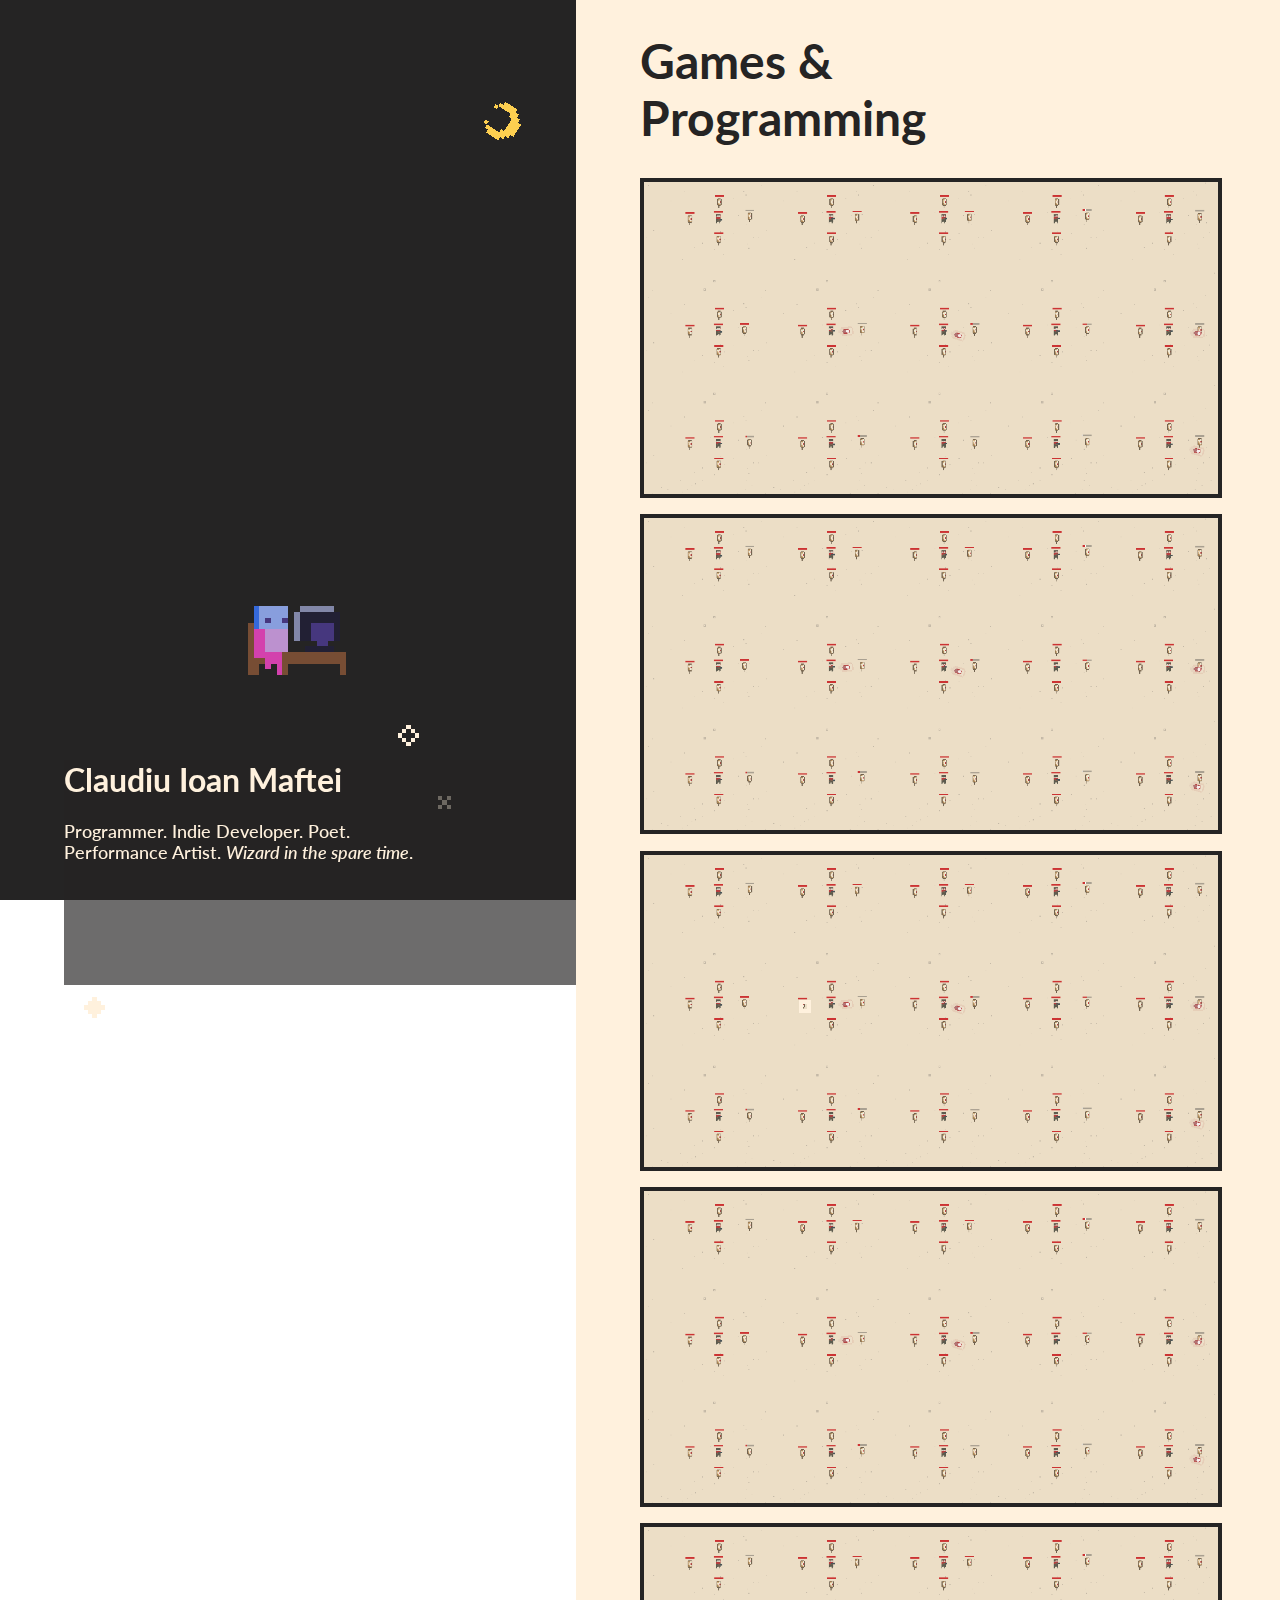
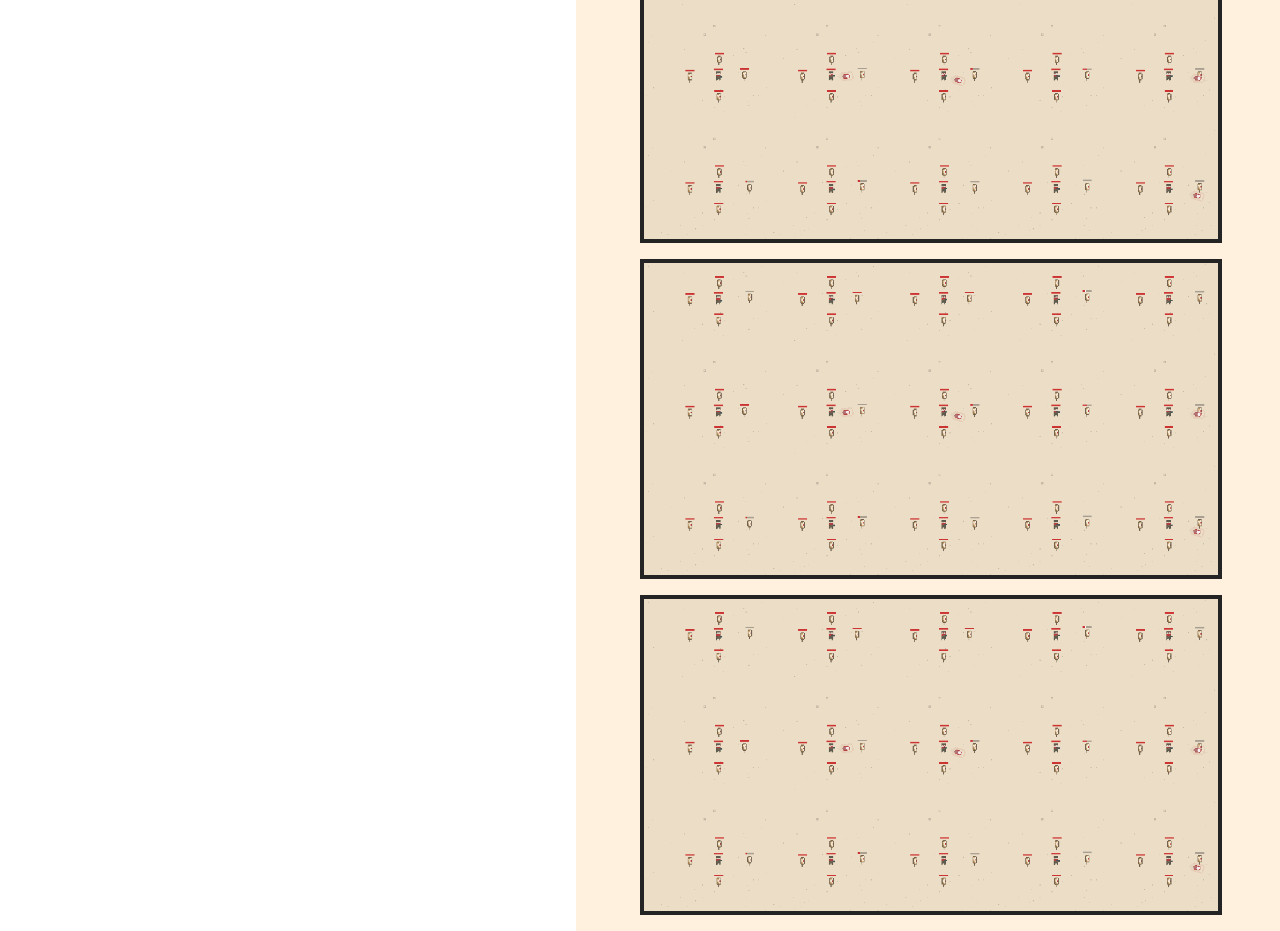
==== index.html @ 115081bd "Listing update" ====
<html>
	<head>
		<meta charset="utf-8">
		<title>Claudiu Ioan Maftei - Portfolio</title>
		<link href="https://fonts.googleapis.com/css2?family=Lato&display=swap" rel="stylesheet">
		<link rel="stylesheet" href="core.css"/>
		<!--icon-->
		<!--preview-->
	</head>
	<body>
		<div class="banner">
			<div class="nightynight">
				<img class="boi" src="img/banner/pc_little_boi.gif" alt="this is me being happy">
				<img class="moon" src="img/banner/moon.png">
				<img class="shimmer1" src="img/banner/shimmer1.png">
				<img class="shimmer2" src="img/banner/shimmer2.png">
				<img class="shimmer3" src="img/banner/shimmer3.png">
				<img class="shimmer4" src="img/banner/shimmer4.png">
				<img class="shimmer5" src="img/banner/shimmer5.png">
				<img class="shimmer6" src="img/banner/shimmer6.png">
				<img class="shimmer7" src="img/banner/shimmer7.png">
				<img class="shimmer8" src="img/banner/shimmer8.png">
			</div>
			<div class="bio">
				<h1>Claudiu Ioan Maftei</h1>
				<!--<p> I code <i>things</i> & write poetry & do performance arts & I'm also a wizard.</p>-->
				<p>Programmer. Indie Developer. Poet. Performance Artist. <i>Wizard in the spare time</i>.</p>
			</div>
		</div>
		<div class="scrollable">
			<div class="listing">
				<h1>Games & Programming</h1>
				<div class="list">
					<div class="list_item">
						<div class="bg" style="background-color: #252424"></div>
						<div class="fg" style="background-image: url('img/listing/fsmga.png')"></div>
					</div>
					<div class="list_item">
						<div class="bg" style="background-color: #252424"></div>
						<div class="fg" style="background-image: url('img/listing/fsmga.png')"></div>
					</div>
					<div class="list_item">
						<div class="bg" style="background-color: #252424"></div>
						<div class="fg" style="background-image: url('img/listing/fsmga.png')"></div>
					</div>
					<div class="list_item">
						<div class="bg" style="background-color: #252424"></div>
						<div class="fg" style="background-image: url('img/listing/fsmga.png')"></div>
					</div><div class="list_item">
						<div class="bg" style="background-color: #252424"></div>
						<div class="fg" style="background-image: url('img/listing/fsmga.png')"></div>
					</div>
					<div class="list_item">
						<div class="bg" style="background-color: #252424"></div>
						<div class="fg" style="background-image: url('img/listing/fsmga.png')"></div>
					</div>
					<div class="list_item">
						<div class="bg" style="background-color: #252424"></div>
						<div class="fg" style="background-image: url('img/listing/fsmga.png')"></div>
					</div>
					
				</div>
			</div>
		</div>
		<!-- Scripts -->
		<script>
			<!--Parallax-->
			document.documentElement.style.setProperty('--mouseX',0.5);
			document.documentElement.style.setProperty('--mouseY',0.5);
			document.documentElement.addEventListener("mousemove", e => {
				let width = document.documentElement.offsetWidth; 
				let height = document.documentElement.offsetHeight;
				document.documentElement.style.setProperty('--mouseX',e.clientX/width);
				document.documentElement.style.setProperty('--mouseY',e.clientY/height);
			});
			function timepassing(tick){
				document.documentElement.style.setProperty('--ticksX',Math.sin(tick));
				document.documentElement.style.setProperty('--ticksY',Math.cos(tick));
				setTimeout(timepassing, 16, tick+0.01);
			}
			timepassing(0)
			<!--Scrolling->
			/*
			addEventListener('scroll', e=> {
				let height = document.documentElement.offsetHeight;				
				let amount = Math.min(Math.max(pageYOffset/(height-window.innerHeight), 0),1);
				document.documentElement.style.setProperty('--scroll',amount);				
			});
			*/
			
		</script
	</body>
</html>

<!--TODOABLE
	parallax only on left side
	scapa on the sides
-->
---- core.css ----
body{	
	margin: 0;
    padding: 0;
    width: 100%;
    font-family: 'Lato', sans-serif;
    overflow-y: scroll
}

.banner{
    position: fixed;
    background: #252424;
    background-size: cover;
    width: 45%;
    height: 100%;
    float: left
}
.banner .nightynight {
	height: 75%;
}

.banner .nightynight .boi {
    position: absolute;
    width: 40%;
	image-rendering: pixelated;
	left: 30%;
    bottom: 25%;
	z-index: 1;
}
.banner .nightynight .moon {
	position: absolute;
	image-rendering: pixelated;
	width: 10%;
	top: calc(5% +  (var(--mouseY) + var(--ticksY) * 0.2 ) * 70px);
	left:calc(75% + (var(--mouseX) + var(--ticksX) * 0.2 ) * 70px);
	transform: rotate( calc(30deg + var(--ticksX) * 5deg ) );
}

.banner .nightynight .shimmer1 {
	position: absolute;
	image-rendering: pixelated;
	width: 5%;
	top: calc(50% + (var(--mouseY) + var(--ticksY) * 0.2 ) * 800px);
	left:calc(55% + (var(--mouseX) + var(--ticksX) * 0.2 ) * 800px);
}
.banner .nightynight .shimmer2 {
	position: absolute;
	image-rendering: pixelated;
	width: 5%;
	top: calc(10% + (var(--mouseY) + var(--ticksY) * 0.2 ) * 1200px);
	left:calc(15% + (var(--mouseX) + var(--ticksX) * 0.2 ) * -600px);
}
.banner .nightynight .shimmer3 {
	position: absolute;
	image-rendering: pixelated;
	width: 5%;
	top: calc(20% + (var(--mouseY) + var(--ticksY) * 0.2 ) * 1200px);
	left:calc(55% + (var(--mouseX) + var(--ticksX) * 0.2 ) * -400px);
}
.banner .nightynight .shimmer4 {
	position: absolute;
	image-rendering: pixelated;
	width: 5%;
	top: calc(-10% + (var(--mouseY) + var(--ticksY) * 0.2 ) * 2000px);
	left:calc(5% + (var(--mouseX) + var(--ticksX) * 0.2 ) * -200px);
}
.banner .nightynight .shimmer5 {
	position: absolute;
	image-rendering: pixelated;
	width: 5%;
	top: calc(70% + (var(--mouseY) + var(--ticksY) * 0.2 ) * -800px);
	left:calc(75% + (var(--mouseX) + var(--ticksX) * 0.2 ) * -800px);
}
.banner .nightynight .shimmer6 {
	position: absolute;
	image-rendering: pixelated;
	width: 5%;
	top: calc(50% + (var(--mouseY) + var(--ticksY) * 0.2 ) * 400px);
	left:calc(-55% + (var(--mouseX) + var(--ticksX) * 0.2 ) * 1200px);
}
.banner .nightynight .shimmer7 {
	position: absolute;
	image-rendering: pixelated;
	width: 5%;
	top: calc(-50% + (var(--mouseY) + var(--ticksY) * 0.2 ) * -1600px);
	left:calc(55% + (var(--mouseX) + var(--ticksX) * 0.2 ) * 300px);
}
.banner .nightynight .shimmer8 {
	position: absolute;
	image-rendering: pixelated;
	width: 5%;
	top: calc(80% + (var(--mouseY) + var(--ticksY) * 0.2 ) * 100px);
	left:calc(85% + (var(--mouseX) + var(--ticksX) * 0.2 ) * -100px);
}

.banner .bio {
	position: relative;
	background: #252424ab;
	background-size: cover;
	height: 25%;
	z-index: 1;
	left: 64px;
	width: calc(100% - 64px);
	bottom: -64px;
	display: block;
}
.banner .bio h1{
	color: #fff1dd;
}
.banner .bio p{
	width: calc(100% - 128px);
	color: #fff1dd;
	font-weight: 500;
    font-size: 1.1em;
}

.scrollable {
    position: relative;
	background: #fff1dd;
	background-size: cover;
    width: 55%;
    float: right;
    overflow: visible;
	z-index: 1;
}
.scrollable .listing{
	position: relative;
	width: calc(55% - 64px);
	left: 64px;
}
.scrollable .listing h1{
	color: #252424;
	font-size: 3em;
}
.scrollable .listing .list .list_item{
	position: relative;
	width: 180%;
    height: 320px;
    margin: 0 5% 5% 0;
    float: left;
    overflow: hidden;
}
.scrollable .listing .list .list_item .bg{
	width: 100%;
	height: 100%;
}
.scrollable .listing .list .list_item .fg{
	position: absolute;
    left: 4px;
    top: 4px;
    width: calc(100% - 8px);
    height: calc(100% - 8px);
    background-size: cover;
    background-position: 50% 50%;
	transition: transform .8s;
}
.scrollable .listing .list .list_item .fg:hover {
  transform: scale(1.1);
}


@media(max-width: 1000px) {
    .banner,.scrollable {
        position:relative;
        width: 100%
    }

    .banner {
        height: 800px
    }
}

//Scripts
:root {
  --mouseX: 0.5;
  --mouseY: 0.5;
  --ticksX: 0;
  --ticksY: 0;
  --scroll: 0;
}
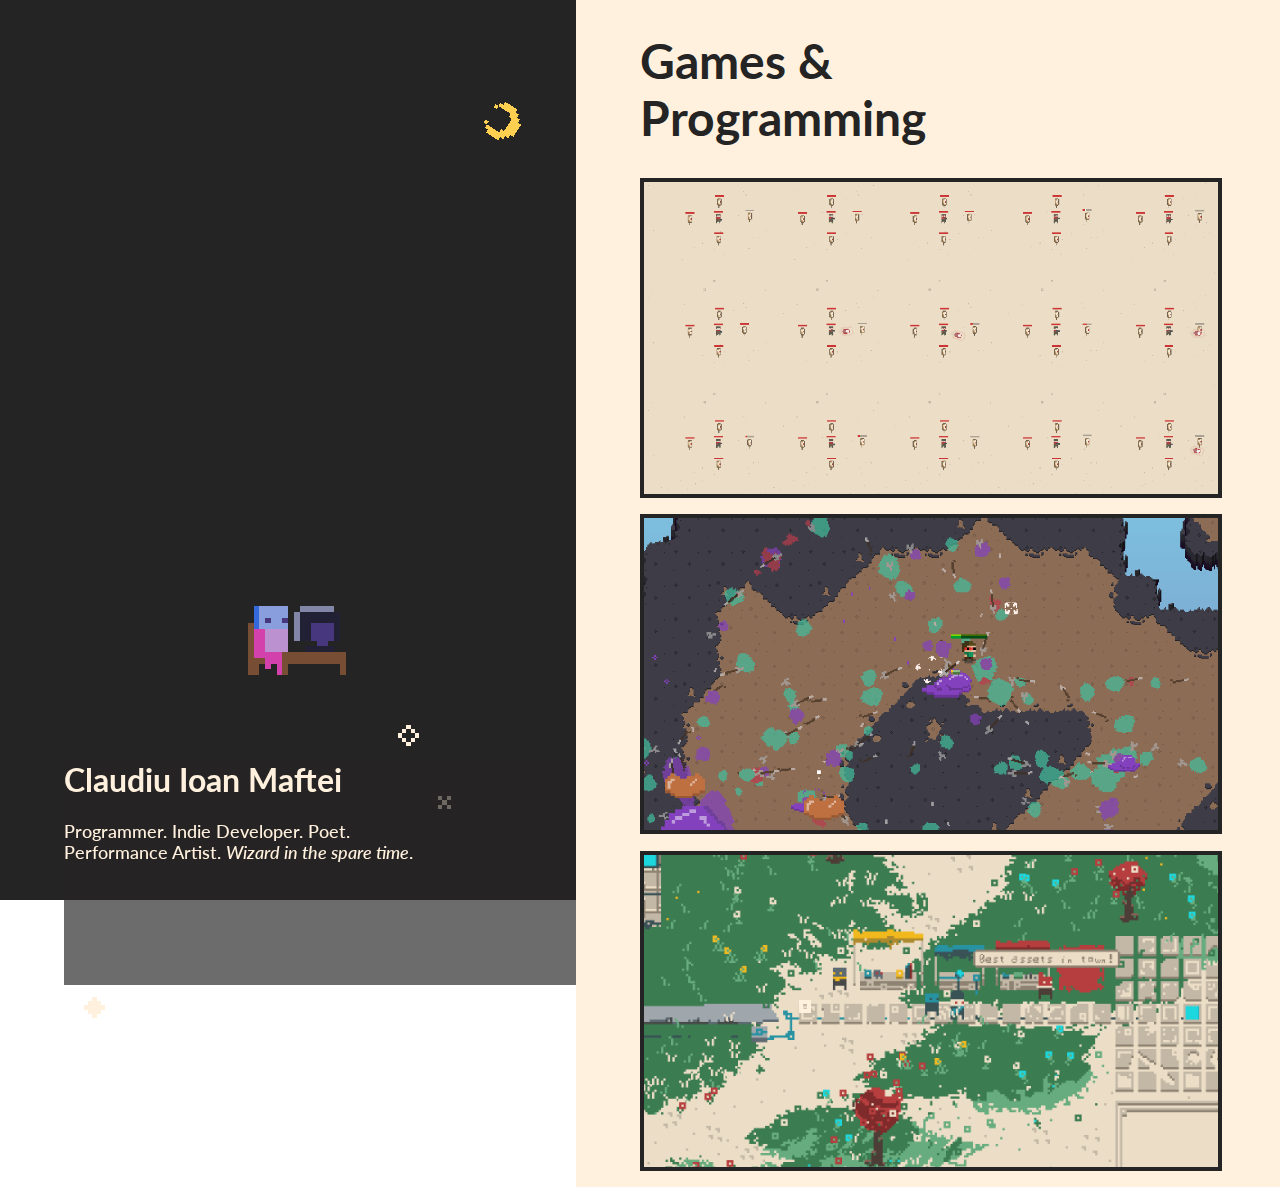
==== commit 5e533261: "Added to listings" ====
--- a/index.html
+++ b/index.html
@@ -34,29 +34,25 @@
 					<div class="list_item">
 						<div class="bg" style="background-color: #252424"></div>
 						<div class="fg" style="background-image: url('img/listing/fsmga.png')"></div>
+						<div class="text">
+							<h4>Using Genetic Algorithms as a Tool of Iteration of Finite State Machine Behaviors in Video Games</h4>
+							<!--<p>The code and research behind my Bachelor's Thesis. The experiment was run in the Godot Engine.</p>
+							<p>It can be found here.</p>-->
+						</div>
 					</div>
 					<div class="list_item">
 						<div class="bg" style="background-color: #252424"></div>
-						<div class="fg" style="background-image: url('img/listing/fsmga.png')"></div>
+						<div class="fg" style="background-image: url('img/listing/slime.png')"></div>
+						<div class="text">
+							<h4>Slime & Quiver</h4>
+						</div>
 					</div>
 					<div class="list_item">
 						<div class="bg" style="background-color: #252424"></div>
-						<div class="fg" style="background-image: url('img/listing/fsmga.png')"></div>
-					</div>
-					<div class="list_item">
-						<div class="bg" style="background-color: #252424"></div>
-						<div class="fg" style="background-image: url('img/listing/fsmga.png')"></div>
-					</div><div class="list_item">
-						<div class="bg" style="background-color: #252424"></div>
-						<div class="fg" style="background-image: url('img/listing/fsmga.png')"></div>
-					</div>
-					<div class="list_item">
-						<div class="bg" style="background-color: #252424"></div>
-						<div class="fg" style="background-image: url('img/listing/fsmga.png')"></div>
-					</div>
-					<div class="list_item">
-						<div class="bg" style="background-color: #252424"></div>
-						<div class="fg" style="background-image: url('img/listing/fsmga.png')"></div>
+						<div class="fg" style="background-image: url('img/listing/5minutes.png')"></div>
+						<div class="text">
+							<h4>5 Minutes Left</h4>
+						</div>
 					</div>
 					
 				</div>
@@ -94,5 +90,5 @@
 
 <!--TODOABLE
 	parallax only on left side
-	scapa on the sides
+	on hover add some nicey things - an icon of sorts
 -->--- a/core.css
+++ b/core.css
@@ -154,9 +154,32 @@
     background-position: 50% 50%;
 	transition: transform .8s;
 }
-.scrollable .listing .list .list_item .fg:hover {
+.scrollable .listing .list .list_item .text{
+	position: absolute;
+	left: 0px;
+	top: 0px;
+	width: 100%;
+	height: 100%;
+	background-color: #252424c0;
+	transition: opacity .8s;
+	opacity: 0;
+}
+.scrollable .listing .list .list_item .text h4{
+	position: relative;
+	top: 30%;
+	padding-left: 16px;
+	color: #fff1dd;
+	font-weight: 500;
+    font-size: 2em;
+}
+
+.scrollable .listing .list .list_item:hover .fg{
   transform: scale(1.1);
 }
+.scrollable .listing .list .list_item:hover .text{
+  opacity: 1;
+}
+//looks literally nice - #mugur2020
 
 
 @media(max-width: 1000px) {
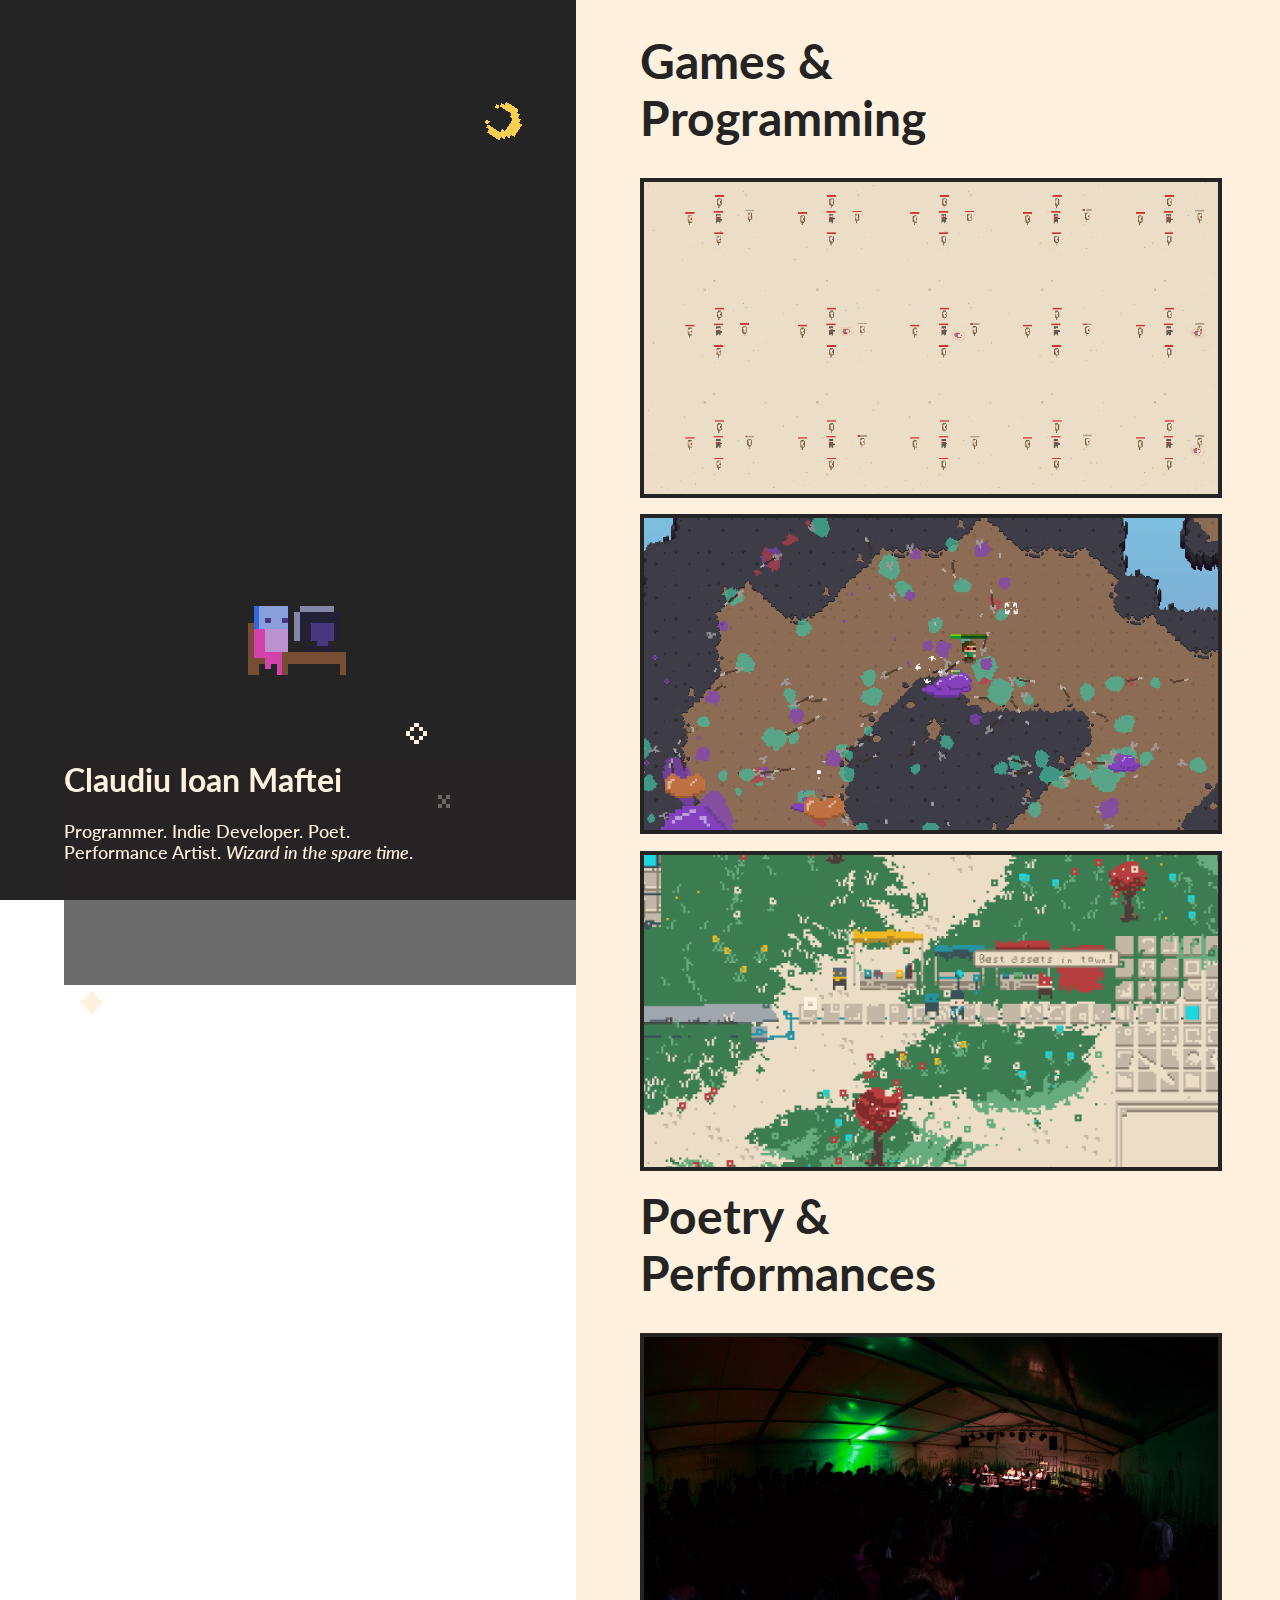
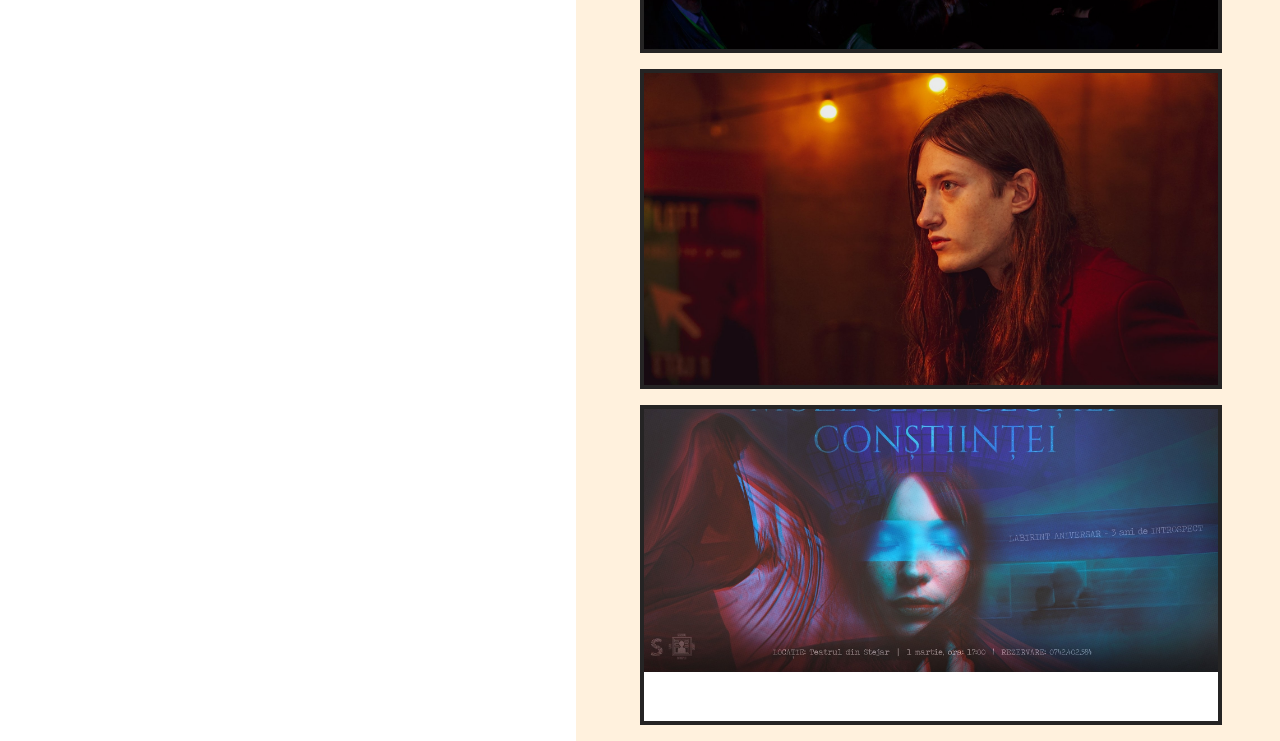
==== commit f26b0939: "Updated the listing" ====
--- a/index.html
+++ b/index.html
@@ -31,7 +31,7 @@
 			<div class="listing">
 				<h1>Games & Programming</h1>
 				<div class="list">
-					<div class="list_item">
+					<div class="list_item" link="https://github.com/ClaudiuIoanMaftei/BachelorThesis">
 						<div class="bg" style="background-color: #252424"></div>
 						<div class="fg" style="background-image: url('img/listing/fsmga.png')"></div>
 						<div class="text">
@@ -40,21 +40,45 @@
 							<p>It can be found here.</p>-->
 						</div>
 					</div>
-					<div class="list_item">
+					<div class="list_item" link="https://mugurcolin.itch.io/slime">
 						<div class="bg" style="background-color: #252424"></div>
 						<div class="fg" style="background-image: url('img/listing/slime.png')"></div>
 						<div class="text">
 							<h4>Slime & Quiver</h4>
 						</div>
 					</div>
-					<div class="list_item">
+					<div class="list_item" link="https://stormmer.itch.io/5-minutes-left">
 						<div class="bg" style="background-color: #252424"></div>
 						<div class="fg" style="background-image: url('img/listing/5minutes.png')"></div>
 						<div class="text">
 							<h4>5 Minutes Left</h4>
 						</div>
 					</div>
-					
+				</div>
+				<h1>Poetry & Performances</h1>
+				<div class="list">
+					<div class="list_item" link="https://www.facebook.com/filit.iasi">
+						<div class="bg" style="background-color: #252424"></div>
+						<div class="fg" style="background-image: url('img/listing/filit.jpg')"></div>
+						<div class="text">
+							<h4>Guest at FILIT 2019 - The White Night of Poetry Marathon</h4>
+						</div>
+					</div>
+					<div class="list_item" link="https://www.facebook.com/cozypoetrynah">
+						<div class="bg" style="background-color: #252424"></div>
+						<div class="fg" style="background-image: url('img/listing/cozy.jpg')"></div>
+						<div class="text">
+							<h4>Performer at Several Cozy Poetry Night Events</h4>
+							<small>©john.d.photos</small>
+						</div>
+					</div>
+					<div class="list_item" link="https://www.facebook.com/trupa.introspect">
+						<div class="bg" style="background-color: #252424"></div>
+						<div class="fg" style="background-image: url('img/listing/intro.jpg')"></div>
+						<div class="text">
+							<h4>Sensory Theater Performer at Introspect</h4>
+						</div>
+					</div>
 				</div>
 			</div>
 		</div>
@@ -75,6 +99,15 @@
 				setTimeout(timepassing, 16, tick+0.01);
 			}
 			timepassing(0)
+			<!--Clicking the links-->
+			var items = document.getElementsByClassName("list_item");
+			for (item of items){
+				let link=item.getAttribute('link');
+				if (link)
+					item.onclick = function() {
+						window.open(link, '_blank');
+					};
+			};
 			<!--Scrolling->
 			/*
 			addEventListener('scroll', e=> {
--- a/core.css
+++ b/core.css
@@ -139,6 +139,7 @@
     margin: 0 5% 5% 0;
     float: left;
     overflow: hidden;
+	cursor: pointer;
 }
 .scrollable .listing .list .list_item .bg{
 	width: 100%;
@@ -171,6 +172,15 @@
 	color: #fff1dd;
 	font-weight: 500;
     font-size: 2em;
+}
+.scrollable .listing .list .list_item .text small{
+	position: relative;
+	bottom: -160;
+	padding-right: 16px;
+	color: #fff1dd;
+	font-weight: 100;
+	font-size: 1.2em;
+	float: right;
 }
 
 .scrollable .listing .list .list_item:hover .fg{
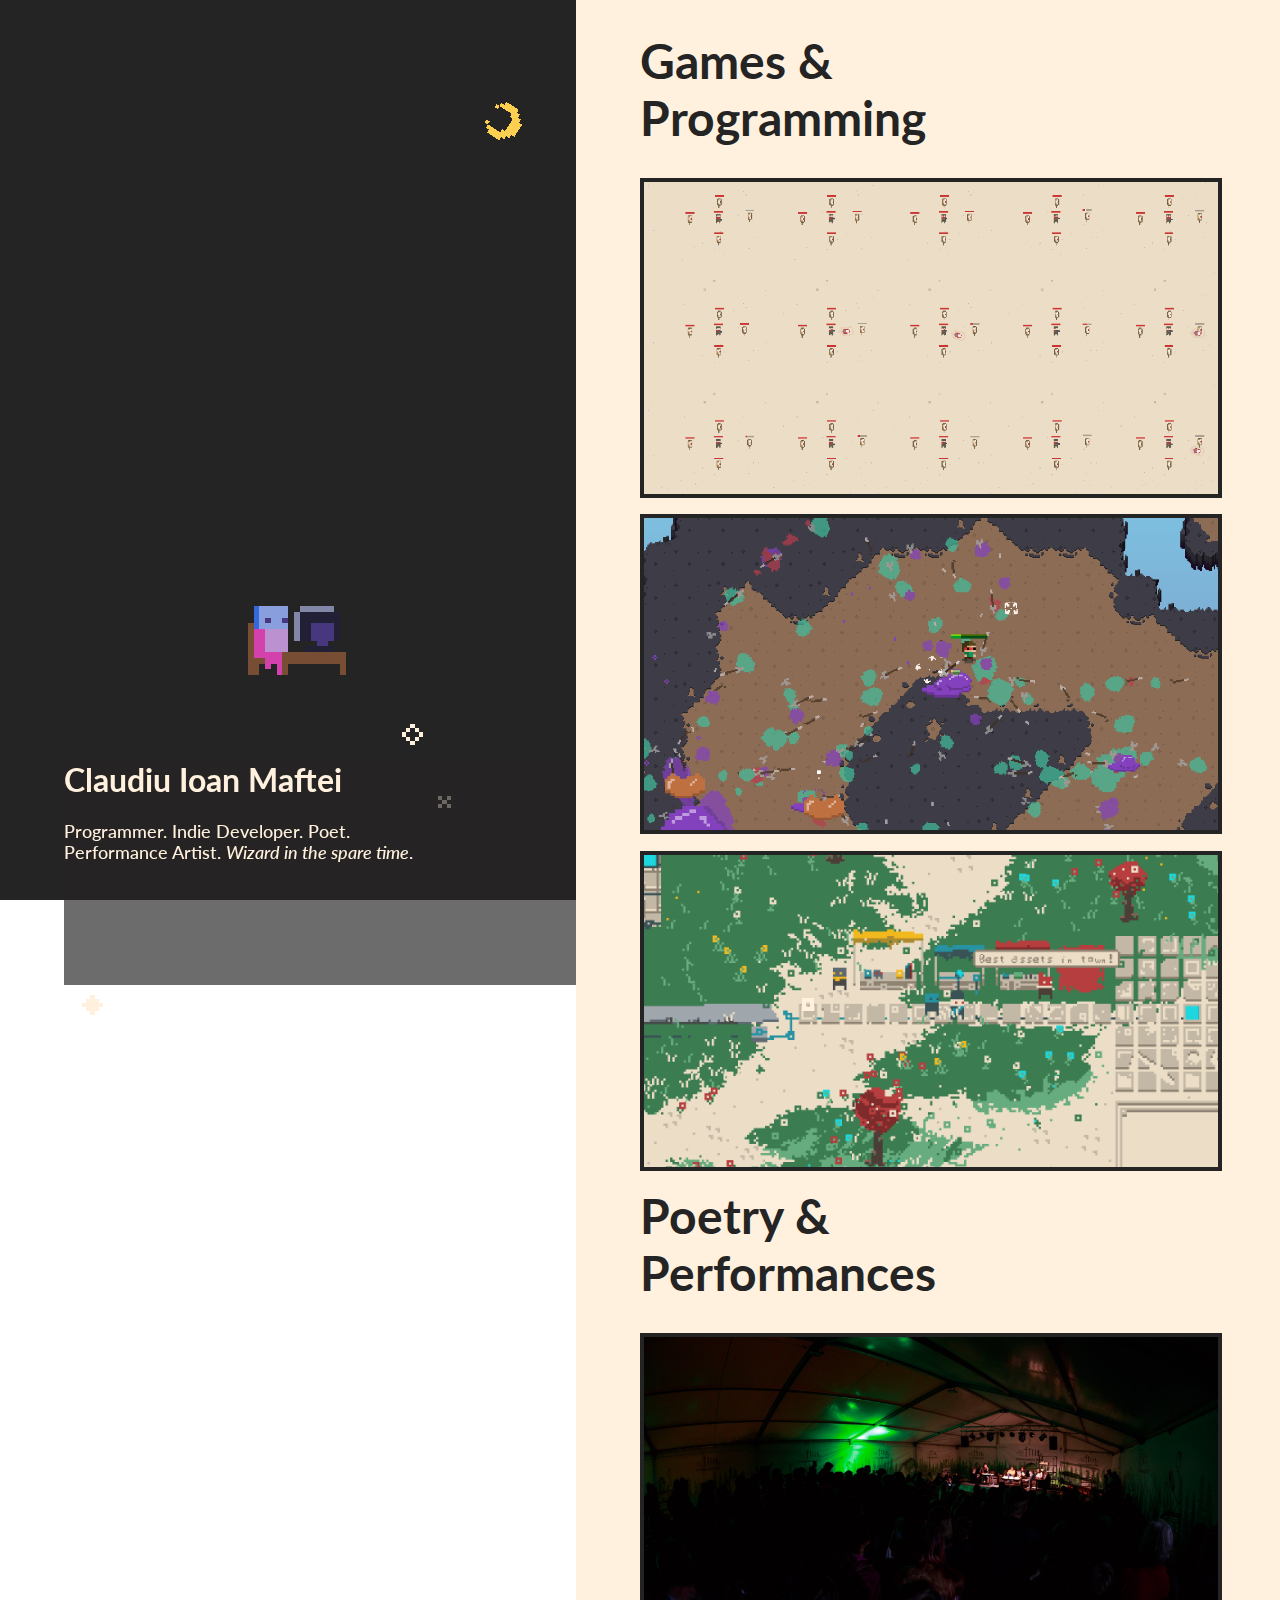
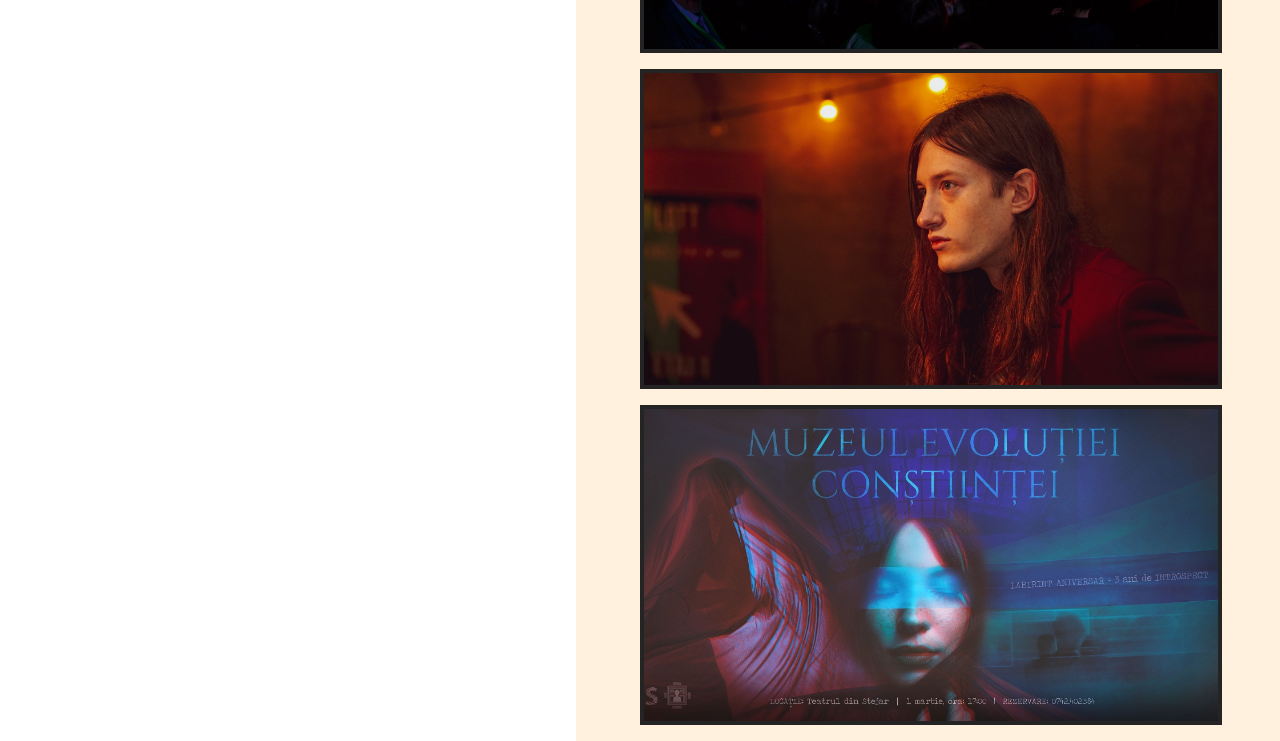
==== commit 2c6bede4: "Fixed responsiveness issues" ====
--- a/index.html
+++ b/index.html
@@ -74,7 +74,7 @@
 					</div>
 					<div class="list_item" link="https://www.facebook.com/trupa.introspect">
 						<div class="bg" style="background-color: #252424"></div>
-						<div class="fg" style="background-image: url('img/listing/intro.jpg')"></div>
+						<div class="fg" style="background-image: url('img/listing/intro.jpg'); background-position: 50% 80%;"></div>
 						<div class="text">
 							<h4>Sensory Theater Performer at Introspect</h4>
 						</div>
--- a/core.css
+++ b/core.css
@@ -189,7 +189,7 @@
 .scrollable .listing .list .list_item:hover .text{
   opacity: 1;
 }
-//looks literally nice - #mugur2020
+/*looks literally nice - #mugur2020*/
 
 
 @media(max-width: 1000px) {
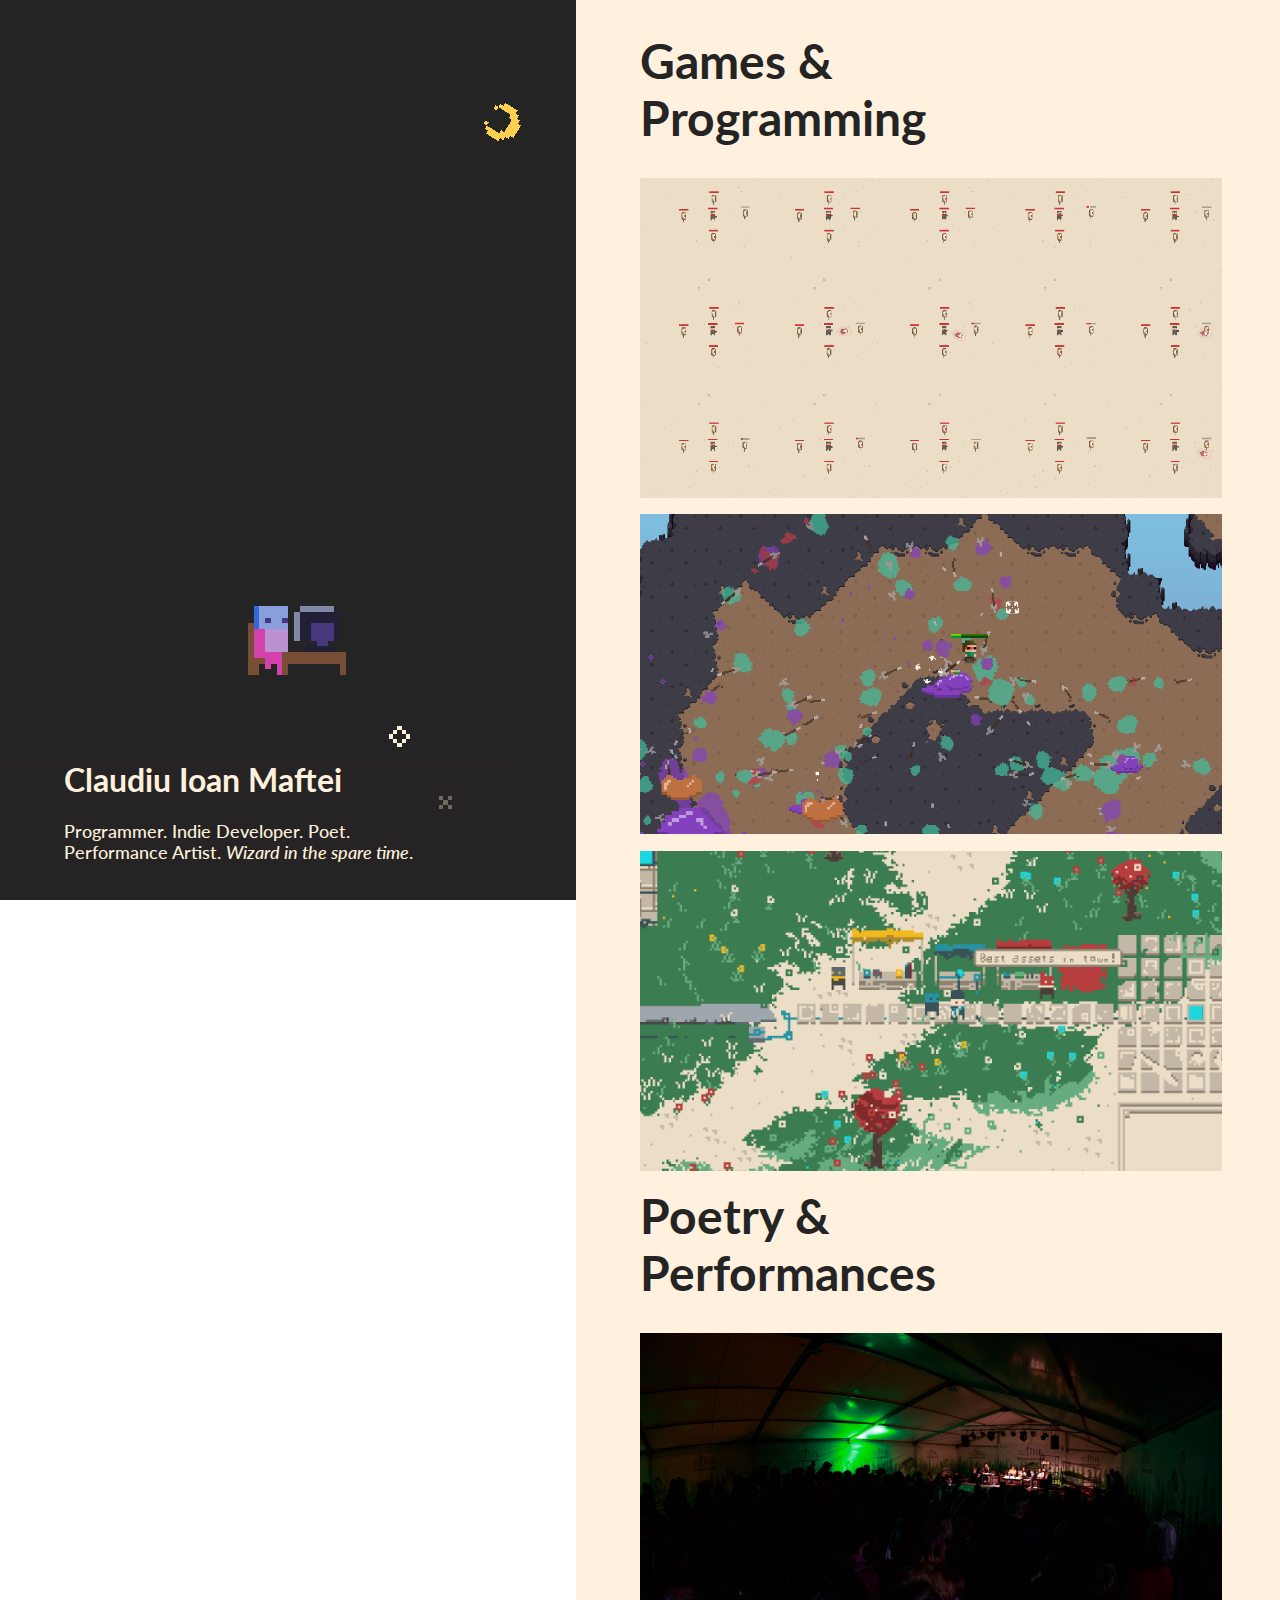
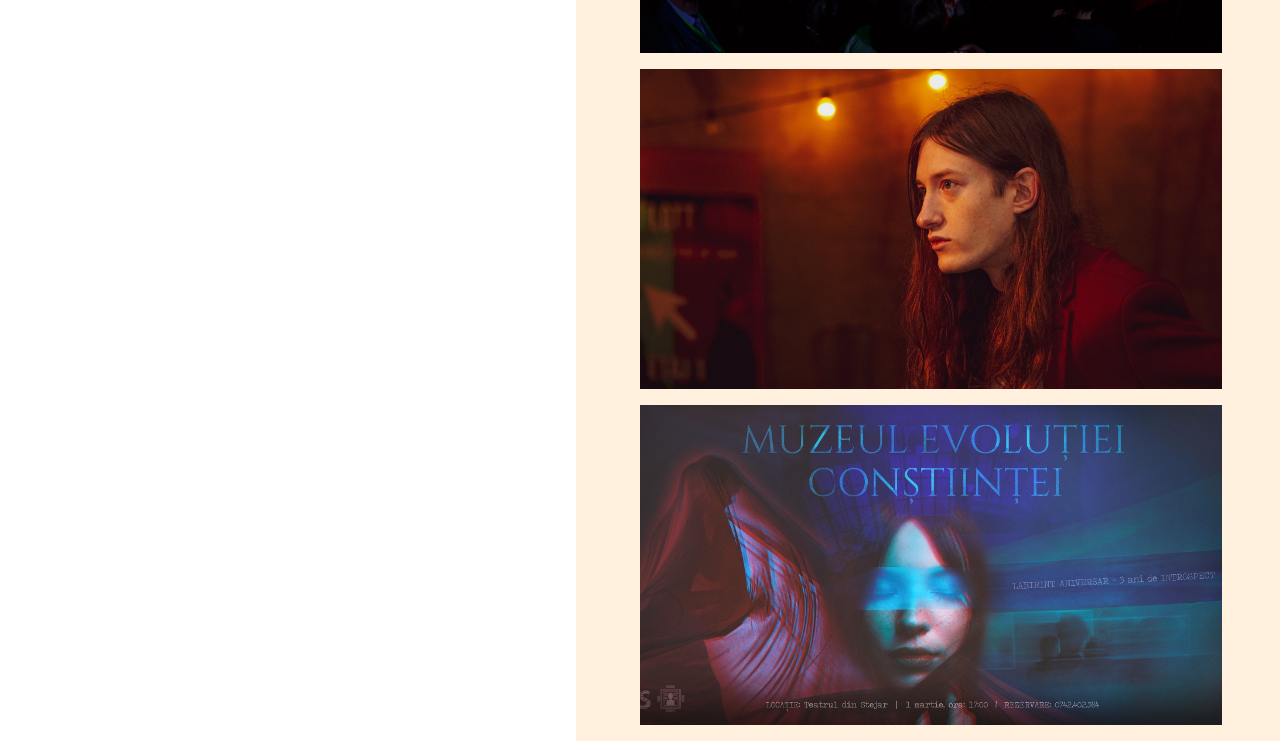
==== commit f7b4614d: "Cleanup" ====
--- a/index.html
+++ b/index.html
@@ -4,22 +4,23 @@
 		<title>Claudiu Ioan Maftei - Portfolio</title>
 		<link href="https://fonts.googleapis.com/css2?family=Lato&display=swap" rel="stylesheet">
 		<link rel="stylesheet" href="core.css"/>
+        <script src="index.js"></script>
 		<!--icon-->
 		<!--preview-->
 	</head>
-	<body>
+	<body onload="onLoad()">
 		<div class="banner">
 			<div class="nightynight">
-				<img class="boi" src="img/banner/pc_little_boi.gif" alt="this is me being happy">
-				<img class="moon" src="img/banner/moon.png">
-				<img class="shimmer1" src="img/banner/shimmer1.png">
-				<img class="shimmer2" src="img/banner/shimmer2.png">
-				<img class="shimmer3" src="img/banner/shimmer3.png">
-				<img class="shimmer4" src="img/banner/shimmer4.png">
-				<img class="shimmer5" src="img/banner/shimmer5.png">
-				<img class="shimmer6" src="img/banner/shimmer6.png">
-				<img class="shimmer7" src="img/banner/shimmer7.png">
-				<img class="shimmer8" src="img/banner/shimmer8.png">
+				<img class="pixelated boi" src="img/banner/pc_little_boi.gif" alt="this is me being happy">
+				<img class="pixelated moon" src="img/banner/moon.png">
+				<img class="pixelated shimmer1" src="img/banner/shimmer1.png">
+				<img class="pixelated shimmer2" src="img/banner/shimmer2.png">
+				<img class="pixelated shimmer3" src="img/banner/shimmer3.png">
+				<img class="pixelated shimmer4" src="img/banner/shimmer4.png">
+				<img class="pixelated shimmer5" src="img/banner/shimmer5.png">
+				<img class="pixelated shimmer6" src="img/banner/shimmer6.png">
+				<img class="pixelated shimmer7" src="img/banner/shimmer7.png">
+				<img class="pixelated shimmer8" src="img/banner/shimmer8.png">
 			</div>
 			<div class="bio">
 				<h1>Claudiu Ioan Maftei</h1>
@@ -29,7 +30,7 @@
 		</div>
 		<div class="scrollable">
 			<div class="listing">
-				<h1>Games & Programming</h1>
+				<h1 id="GamesProgramming">Games & Programming</h1>
 				<div class="list">
 					<div class="list_item" link="https://github.com/ClaudiuIoanMaftei/BachelorThesis">
 						<div class="bg" style="background-color: #252424"></div>
@@ -55,9 +56,9 @@
 						</div>
 					</div>
 				</div>
-				<h1>Poetry & Performances</h1>
+				<h1 id="PoetryPerformances">Poetry & Performances</h1>
 				<div class="list">
-					<div class="list_item" link="https://www.facebook.com/filit.iasi">
+					<div class="list_item" link="http://filit-iasi.ro/">
 						<div class="bg" style="background-color: #252424"></div>
 						<div class="fg" style="background-image: url('img/listing/filit.jpg')"></div>
 						<div class="text">
@@ -81,47 +82,9 @@
 					</div>
 				</div>
 			</div>
+			<div class="self-creditting">
+				<p>"Designed and coded with love by Claudiu Ioan Maftei"</p>
+			</div>
 		</div>
-		<!-- Scripts -->
-		<script>
-			<!--Parallax-->
-			document.documentElement.style.setProperty('--mouseX',0.5);
-			document.documentElement.style.setProperty('--mouseY',0.5);
-			document.documentElement.addEventListener("mousemove", e => {
-				let width = document.documentElement.offsetWidth; 
-				let height = document.documentElement.offsetHeight;
-				document.documentElement.style.setProperty('--mouseX',e.clientX/width);
-				document.documentElement.style.setProperty('--mouseY',e.clientY/height);
-			});
-			function timepassing(tick){
-				document.documentElement.style.setProperty('--ticksX',Math.sin(tick));
-				document.documentElement.style.setProperty('--ticksY',Math.cos(tick));
-				setTimeout(timepassing, 16, tick+0.01);
-			}
-			timepassing(0)
-			<!--Clicking the links-->
-			var items = document.getElementsByClassName("list_item");
-			for (item of items){
-				let link=item.getAttribute('link');
-				if (link)
-					item.onclick = function() {
-						window.open(link, '_blank');
-					};
-			};
-			<!--Scrolling->
-			/*
-			addEventListener('scroll', e=> {
-				let height = document.documentElement.offsetHeight;				
-				let amount = Math.min(Math.max(pageYOffset/(height-window.innerHeight), 0),1);
-				document.documentElement.style.setProperty('--scroll',amount);				
-			});
-			*/
-			
-		</script
 	</body>
-</html>
-
-<!--TODOABLE
-	parallax only on left side
-	on hover add some nicey things - an icon of sorts
--->+</html>--- a/core.css
+++ b/core.css
@@ -1,4 +1,3 @@
-
 body{	
 	margin: 0;
     padding: 0;
@@ -13,101 +12,88 @@
     background-size: cover;
     width: 45%;
     height: 100%;
-    float: left
-}
-.banner .nightynight {
+    float: left;
+    overflow: hidden
+}
+.nightynight {
 	height: 75%;
 }
 
-.banner .nightynight .boi {
+.pixelated{
     position: absolute;
+    image-rendering: pixelated;
+}
+
+.boi {
     width: 40%;
-	image-rendering: pixelated;
 	left: 30%;
     bottom: 25%;
 	z-index: 1;
 }
-.banner .nightynight .moon {
-	position: absolute;
-	image-rendering: pixelated;
+.moon {
 	width: 10%;
 	top: calc(5% +  (var(--mouseY) + var(--ticksY) * 0.2 ) * 70px);
 	left:calc(75% + (var(--mouseX) + var(--ticksX) * 0.2 ) * 70px);
 	transform: rotate( calc(30deg + var(--ticksX) * 5deg ) );
 }
 
-.banner .nightynight .shimmer1 {
-	position: absolute;
-	image-rendering: pixelated;
+.shimmer1 {
 	width: 5%;
 	top: calc(50% + (var(--mouseY) + var(--ticksY) * 0.2 ) * 800px);
 	left:calc(55% + (var(--mouseX) + var(--ticksX) * 0.2 ) * 800px);
 }
-.banner .nightynight .shimmer2 {
-	position: absolute;
-	image-rendering: pixelated;
+.shimmer2 {
 	width: 5%;
 	top: calc(10% + (var(--mouseY) + var(--ticksY) * 0.2 ) * 1200px);
 	left:calc(15% + (var(--mouseX) + var(--ticksX) * 0.2 ) * -600px);
 }
-.banner .nightynight .shimmer3 {
-	position: absolute;
-	image-rendering: pixelated;
+.shimmer3 {
 	width: 5%;
 	top: calc(20% + (var(--mouseY) + var(--ticksY) * 0.2 ) * 1200px);
 	left:calc(55% + (var(--mouseX) + var(--ticksX) * 0.2 ) * -400px);
 }
-.banner .nightynight .shimmer4 {
-	position: absolute;
-	image-rendering: pixelated;
+.shimmer4 {
 	width: 5%;
 	top: calc(-10% + (var(--mouseY) + var(--ticksY) * 0.2 ) * 2000px);
 	left:calc(5% + (var(--mouseX) + var(--ticksX) * 0.2 ) * -200px);
 }
-.banner .nightynight .shimmer5 {
-	position: absolute;
-	image-rendering: pixelated;
+.shimmer5 {
 	width: 5%;
 	top: calc(70% + (var(--mouseY) + var(--ticksY) * 0.2 ) * -800px);
 	left:calc(75% + (var(--mouseX) + var(--ticksX) * 0.2 ) * -800px);
 }
-.banner .nightynight .shimmer6 {
-	position: absolute;
-	image-rendering: pixelated;
+.shimmer6 {
 	width: 5%;
 	top: calc(50% + (var(--mouseY) + var(--ticksY) * 0.2 ) * 400px);
 	left:calc(-55% + (var(--mouseX) + var(--ticksX) * 0.2 ) * 1200px);
 }
-.banner .nightynight .shimmer7 {
-	position: absolute;
-	image-rendering: pixelated;
+.shimmer7 {
 	width: 5%;
 	top: calc(-50% + (var(--mouseY) + var(--ticksY) * 0.2 ) * -1600px);
 	left:calc(55% + (var(--mouseX) + var(--ticksX) * 0.2 ) * 300px);
 }
-.banner .nightynight .shimmer8 {
-	position: absolute;
-	image-rendering: pixelated;
+.shimmer8 {
 	width: 5%;
 	top: calc(80% + (var(--mouseY) + var(--ticksY) * 0.2 ) * 100px);
 	left:calc(85% + (var(--mouseX) + var(--ticksX) * 0.2 ) * -100px);
 }
 
-.banner .bio {
+.bio {
 	position: relative;
 	background: #252424ab;
 	background-size: cover;
 	height: 25%;
 	z-index: 1;
-	left: 64px;
 	width: calc(100% - 64px);
 	bottom: -64px;
 	display: block;
 }
 .banner .bio h1{
+	padding-left: 64px;
 	color: #fff1dd;
 }
 .banner .bio p{
+	padding-left: 64px;
 	width: calc(100% - 128px);
 	color: #fff1dd;
 	font-weight: 500;
@@ -123,16 +109,16 @@
     overflow: visible;
 	z-index: 1;
 }
-.scrollable .listing{
+.listing{
 	position: relative;
 	width: calc(55% - 64px);
 	left: 64px;
 }
-.scrollable .listing h1{
+.listing h1{
 	color: #252424;
 	font-size: 3em;
 }
-.scrollable .listing .list .list_item{
+.list_item{
 	position: relative;
 	width: 180%;
     height: 320px;
@@ -141,21 +127,21 @@
     overflow: hidden;
 	cursor: pointer;
 }
-.scrollable .listing .list .list_item .bg{
+.list_item .bg{
 	width: 100%;
 	height: 100%;
 }
-.scrollable .listing .list .list_item .fg{
+.list_item .fg{
 	position: absolute;
-    left: 4px;
-    top: 4px;
-    width: calc(100% - 8px);
-    height: calc(100% - 8px);
+    left: 0px;
+    top: 0px;
+    width: 100%;
+    height: 100%;
     background-size: cover;
     background-position: 50% 50%;
 	transition: transform .8s;
 }
-.scrollable .listing .list .list_item .text{
+.list_item .text{
 	position: absolute;
 	left: 0px;
 	top: 0px;
@@ -165,7 +151,7 @@
 	transition: opacity .8s;
 	opacity: 0;
 }
-.scrollable .listing .list .list_item .text h4{
+.text h4{
 	position: relative;
 	top: 30%;
 	padding-left: 16px;
@@ -173,7 +159,7 @@
 	font-weight: 500;
     font-size: 2em;
 }
-.scrollable .listing .list .list_item .text small{
+.list_item .text small{
 	position: relative;
 	bottom: -160;
 	padding-right: 16px;
@@ -183,16 +169,22 @@
 	float: right;
 }
 
-.scrollable .listing .list .list_item:hover .fg{
+.list_item:hover .fg{
   transform: scale(1.1);
 }
-.scrollable .listing .list .list_item:hover .text{
+.list_item:hover .text{
   opacity: 1;
 }
 /*looks literally nice - #mugur2020*/
 
-
-@media(max-width: 1000px) {
+.scrollable .self-creditting {
+    visibility: hidden;
+	position: relative;
+	background-color: #252424;
+	width: calc(55% -64px);
+}
+
+@media(max-width: 1200px) {
     .banner,.scrollable {
         position:relative;
         width: 100%
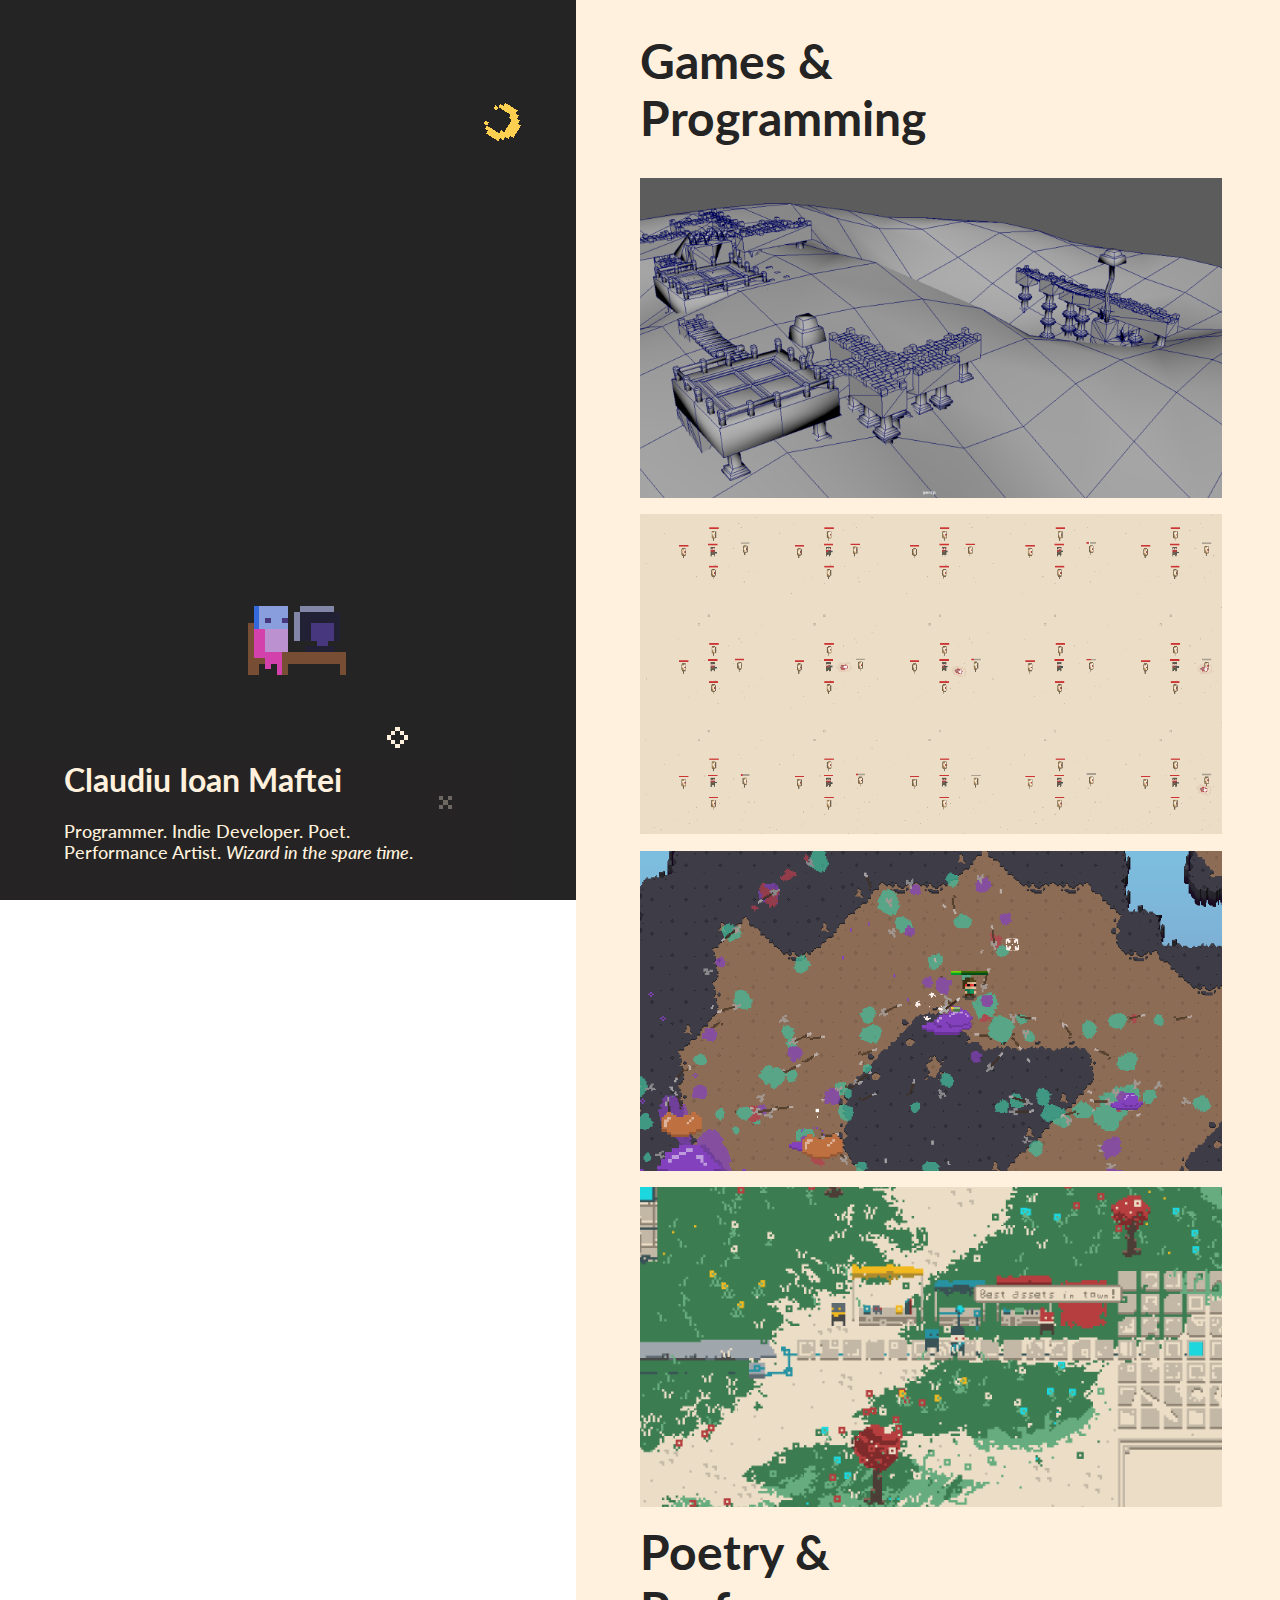
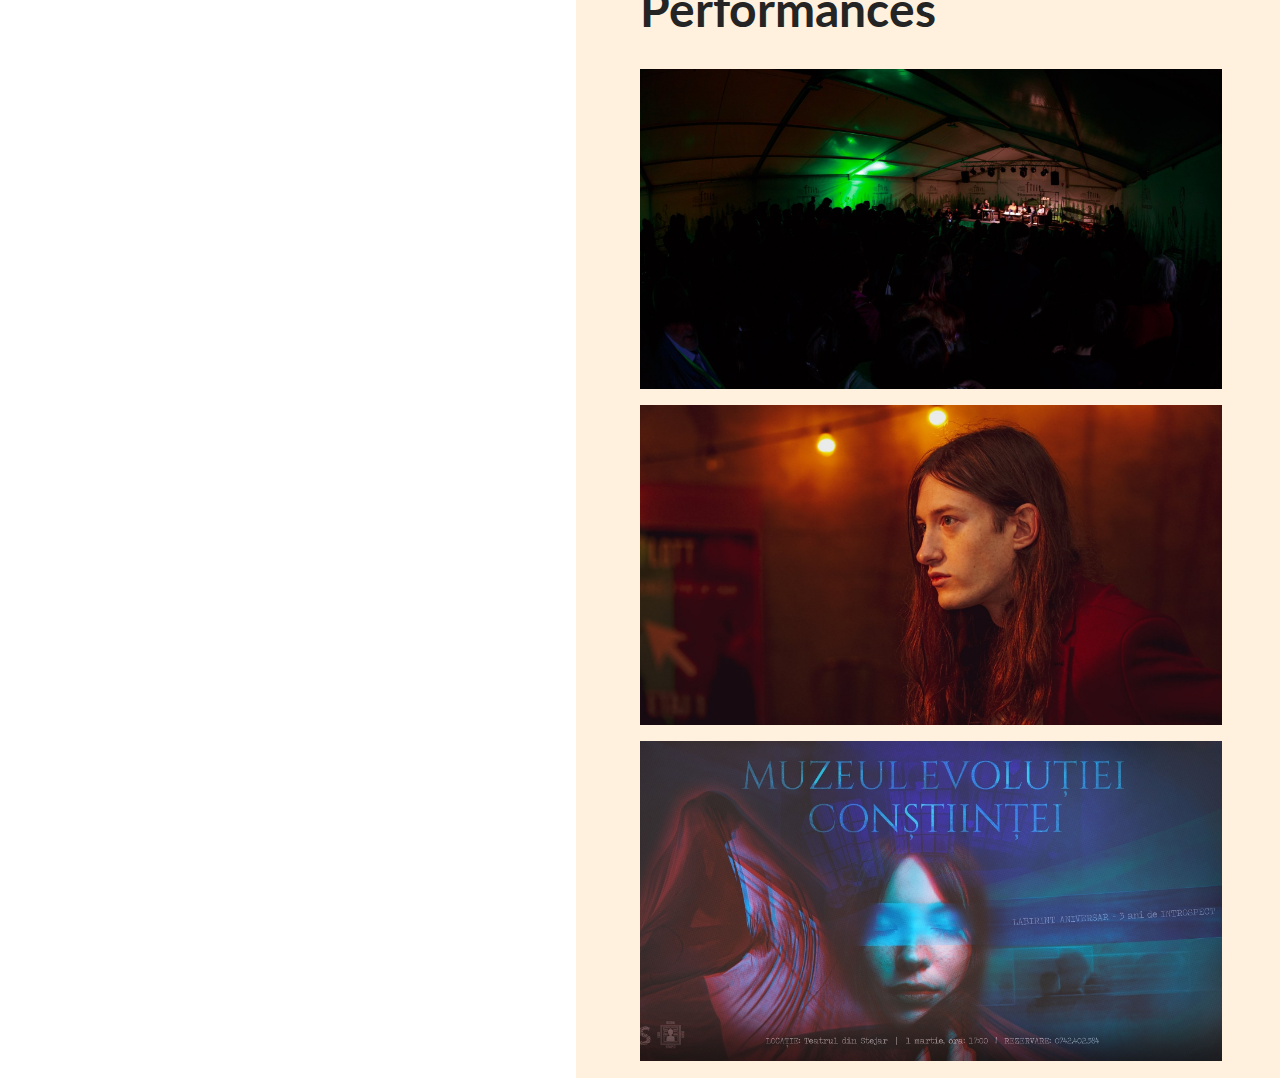
==== commit 2a2f593e: "Added Temple" ====
--- a/index.html
+++ b/index.html
@@ -24,7 +24,6 @@
 			</div>
 			<div class="bio">
 				<h1>Claudiu Ioan Maftei</h1>
-				<!--<p> I code <i>things</i> & write poetry & do performance arts & I'm also a wizard.</p>-->
 				<p>Programmer. Indie Developer. Poet. Performance Artist. <i>Wizard in the spare time</i>.</p>
 			</div>
 		</div>
@@ -32,13 +31,18 @@
 			<div class="listing">
 				<h1 id="GamesProgramming">Games & Programming</h1>
 				<div class="list">
+                    <div class="list_item" link="https://github.com/ClaudiuIoanMaftei/Customizable-Temple-Terrain-Generator">
+						<div class="bg" style="background-color: #252424"></div>
+						<div class="fg" style="background-image: url('img/listing/temple.png')"></div>
+						<div class="text">
+							<h4>Temple & Terrain Generator</h4>
+						</div>
+					</div>
 					<div class="list_item" link="https://github.com/ClaudiuIoanMaftei/BachelorThesis">
 						<div class="bg" style="background-color: #252424"></div>
 						<div class="fg" style="background-image: url('img/listing/fsmga.png')"></div>
 						<div class="text">
 							<h4>Using Genetic Algorithms as a Tool of Iteration of Finite State Machine Behaviors in Video Games</h4>
-							<!--<p>The code and research behind my Bachelor's Thesis. The experiment was run in the Godot Engine.</p>
-							<p>It can be found here.</p>-->
 						</div>
 					</div>
 					<div class="list_item" link="https://mugurcolin.itch.io/slime">
@@ -73,7 +77,7 @@
 							<small>©john.d.photos</small>
 						</div>
 					</div>
-					<div class="list_item" link="https://www.facebook.com/trupa.introspect">
+					<div class="list_item last_list_item" link="https://www.facebook.com/trupa.introspect">
 						<div class="bg" style="background-color: #252424"></div>
 						<div class="fg" style="background-image: url('img/listing/intro.jpg'); background-position: 50% 80%;"></div>
 						<div class="text">
@@ -82,9 +86,10 @@
 					</div>
 				</div>
 			</div>
-			<div class="self-creditting">
-				<p>"Designed and coded with love by Claudiu Ioan Maftei"</p>
+			<div class="self-creditting" >
+                <p><i>Designed and coded with love by Claudiu Ioan Maftei</i>&emsp; |&emsp; <a href="https://github.com/ClaudiuIoanMaftei/ClaudiuIoanMaftei.github.io" target="_blank">Source Code</a></p>
 			</div>
 		</div>
 	</body>
-</html>+</html>
+<!--short story-->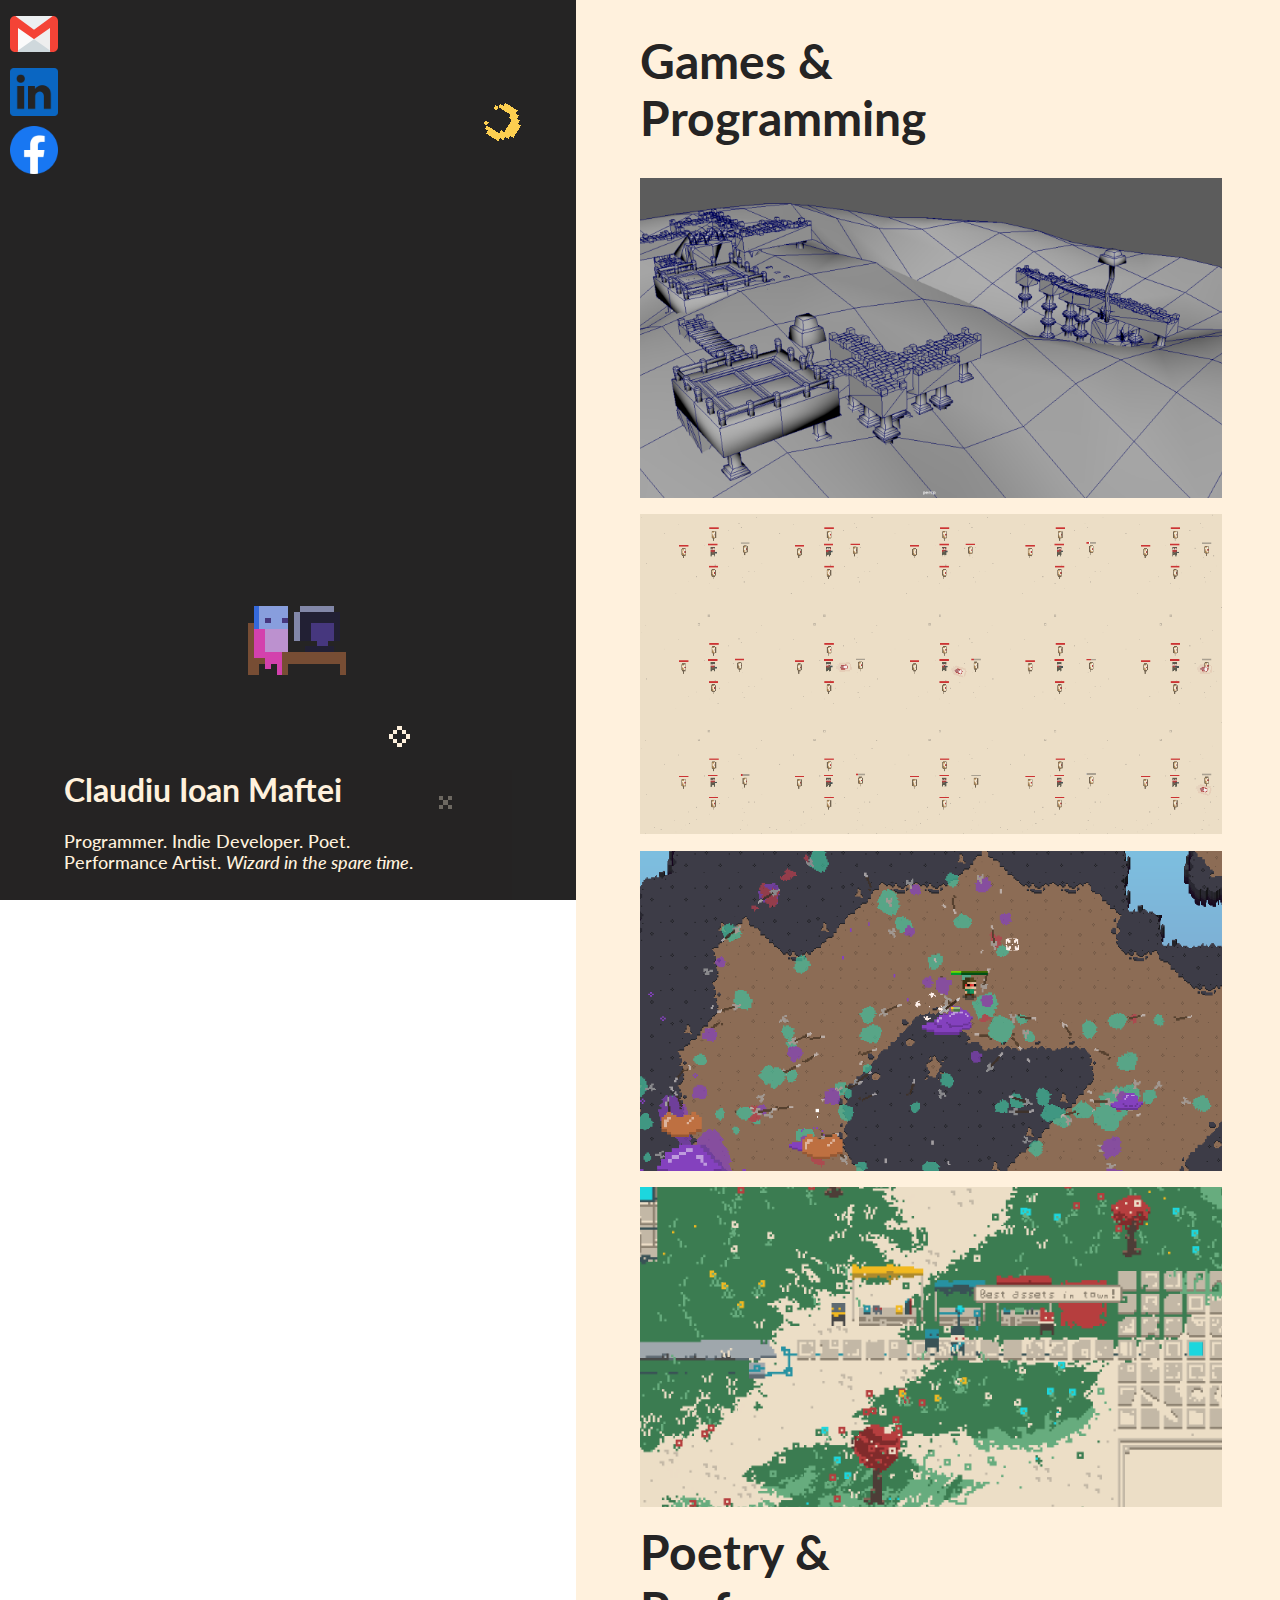
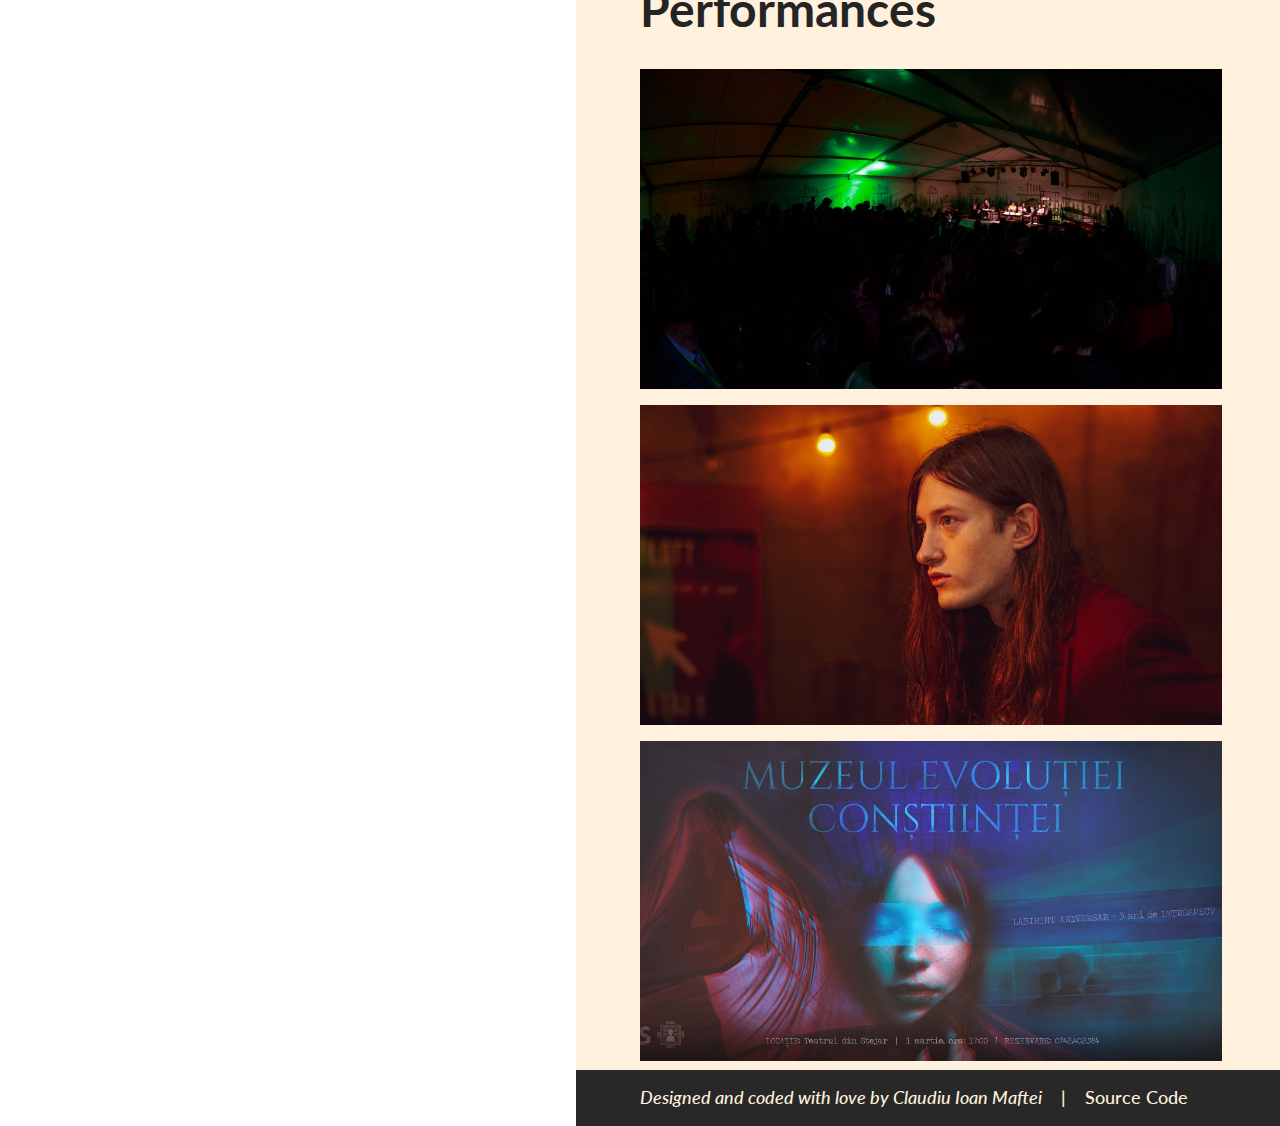
==== commit fbc30877: "Added links to the socials" ====
--- a/index.html
+++ b/index.html
@@ -11,6 +11,9 @@
 	<body onload="onLoad()">
 		<div class="banner">
 			<div class="nightynight">
+                <img class="icon linkable" src="icons/gmail.svg" link="mailto:claudiu.ioan.maftei@gmail.com">
+                <img class="icon linkable" src="icons/linkedin.png" link="https://www.linkedin.com/in/claudiu-ioan-maftei-626157165/">
+                <img class="icon linkable" src="icons/facebook.png" link="https://www.facebook.com/maftei.claudiuioan/">
 				<img class="pixelated boi" src="img/banner/pc_little_boi.gif" alt="this is me being happy">
 				<img class="pixelated moon" src="img/banner/moon.png">
 				<img class="pixelated shimmer1" src="img/banner/shimmer1.png">
@@ -31,28 +34,28 @@
 			<div class="listing">
 				<h1 id="GamesProgramming">Games & Programming</h1>
 				<div class="list">
-                    <div class="list_item" link="https://github.com/ClaudiuIoanMaftei/Customizable-Temple-Terrain-Generator">
+                    <div class="list_item linkable" link="https://github.com/ClaudiuIoanMaftei/Customizable-Temple-Terrain-Generator">
 						<div class="bg" style="background-color: #252424"></div>
 						<div class="fg" style="background-image: url('img/listing/temple.png')"></div>
 						<div class="text">
 							<h4>Temple & Terrain Generator</h4>
 						</div>
 					</div>
-					<div class="list_item" link="https://github.com/ClaudiuIoanMaftei/BachelorThesis">
+					<div class="list_item linkable" link="https://github.com/ClaudiuIoanMaftei/BachelorThesis">
 						<div class="bg" style="background-color: #252424"></div>
 						<div class="fg" style="background-image: url('img/listing/fsmga.png')"></div>
 						<div class="text">
 							<h4>Using Genetic Algorithms as a Tool of Iteration of Finite State Machine Behaviors in Video Games</h4>
 						</div>
 					</div>
-					<div class="list_item" link="https://mugurcolin.itch.io/slime">
+					<div class="list_item linkable" link="https://mugurcolin.itch.io/slime">
 						<div class="bg" style="background-color: #252424"></div>
 						<div class="fg" style="background-image: url('img/listing/slime.png')"></div>
 						<div class="text">
 							<h4>Slime & Quiver</h4>
 						</div>
 					</div>
-					<div class="list_item" link="https://stormmer.itch.io/5-minutes-left">
+					<div class="list_item linkable" link="https://stormmer.itch.io/5-minutes-left">
 						<div class="bg" style="background-color: #252424"></div>
 						<div class="fg" style="background-image: url('img/listing/5minutes.png')"></div>
 						<div class="text">
@@ -62,14 +65,14 @@
 				</div>
 				<h1 id="PoetryPerformances">Poetry & Performances</h1>
 				<div class="list">
-					<div class="list_item" link="http://filit-iasi.ro/">
+					<div class="list_item linkable" link="http://filit-iasi.ro/">
 						<div class="bg" style="background-color: #252424"></div>
 						<div class="fg" style="background-image: url('img/listing/filit.jpg')"></div>
 						<div class="text">
 							<h4>Guest at FILIT 2019 - The White Night of Poetry Marathon</h4>
 						</div>
 					</div>
-					<div class="list_item" link="https://www.facebook.com/cozypoetrynah">
+					<div class="list_item linkable" link="https://www.facebook.com/cozypoetrynah">
 						<div class="bg" style="background-color: #252424"></div>
 						<div class="fg" style="background-image: url('img/listing/cozy.jpg')"></div>
 						<div class="text">
@@ -77,7 +80,7 @@
 							<small>©john.d.photos</small>
 						</div>
 					</div>
-					<div class="list_item last_list_item" link="https://www.facebook.com/trupa.introspect">
+					<div class="list_item last_list_item linkable" link="https://www.facebook.com/trupa.introspect">
 						<div class="bg" style="background-color: #252424"></div>
 						<div class="fg" style="background-image: url('img/listing/intro.jpg'); background-position: 50% 80%;"></div>
 						<div class="text">
--- a/core.css
+++ b/core.css
@@ -1,3 +1,4 @@
+/*Tags*/
 body{	
 	margin: 0;
     padding: 0;
@@ -5,6 +6,25 @@
     font-family: 'Lato', sans-serif;
     overflow-y: scroll
 }
+
+p{
+	padding-left: 64px;
+	width: calc(100% - 128px);
+	color: #fff1dd;
+	font-weight: 500;
+    font-size: 1.1em;
+}
+a{
+    text-decoration: none
+}
+a:link, a:visited{
+    color: #fff1dd;
+}
+a:hover{
+    color: #fdcf50;
+}
+
+/*Divs*/
 
 .banner{
     position: fixed;
@@ -19,6 +39,17 @@
 	height: 75%;
 }
 
+.icon{
+    height: 48px;
+    width: 48px; 
+    margin: 10px;
+    display: block;
+    transition: transform .4s;
+}
+.icon:hover{
+  transform: scale(1.2);
+}
+
 .pixelated{
     position: absolute;
     image-rendering: pixelated;
@@ -88,17 +119,11 @@
 	bottom: -64px;
 	display: block;
 }
-.banner .bio h1{
+.bio h1{
 	padding-left: 64px;
 	color: #fff1dd;
 }
-.banner .bio p{
-	padding-left: 64px;
-	width: calc(100% - 128px);
-	color: #fff1dd;
-	font-weight: 500;
-    font-size: 1.1em;
-}
+
 
 .scrollable {
     position: relative;
@@ -127,6 +152,9 @@
     overflow: hidden;
 	cursor: pointer;
 }
+.last_list_item{
+    margin-bottom: 20%;
+}
 .list_item .bg{
 	width: 100%;
 	height: 100%;
@@ -139,7 +167,7 @@
     height: 100%;
     background-size: cover;
     background-position: 50% 50%;
-	transition: transform .8s;
+	transition: transform .4s;
 }
 .list_item .text{
 	position: absolute;
@@ -178,10 +206,10 @@
 /*looks literally nice - #mugur2020*/
 
 .scrollable .self-creditting {
-    visibility: hidden;
-	position: relative;
-	background-color: #252424;
-	width: calc(55% -64px);
+    bottom: 0%;
+	position: absolute;
+	background-color: #282828;
+    width: 100%;
 }
 
 @media(max-width: 1200px) {
